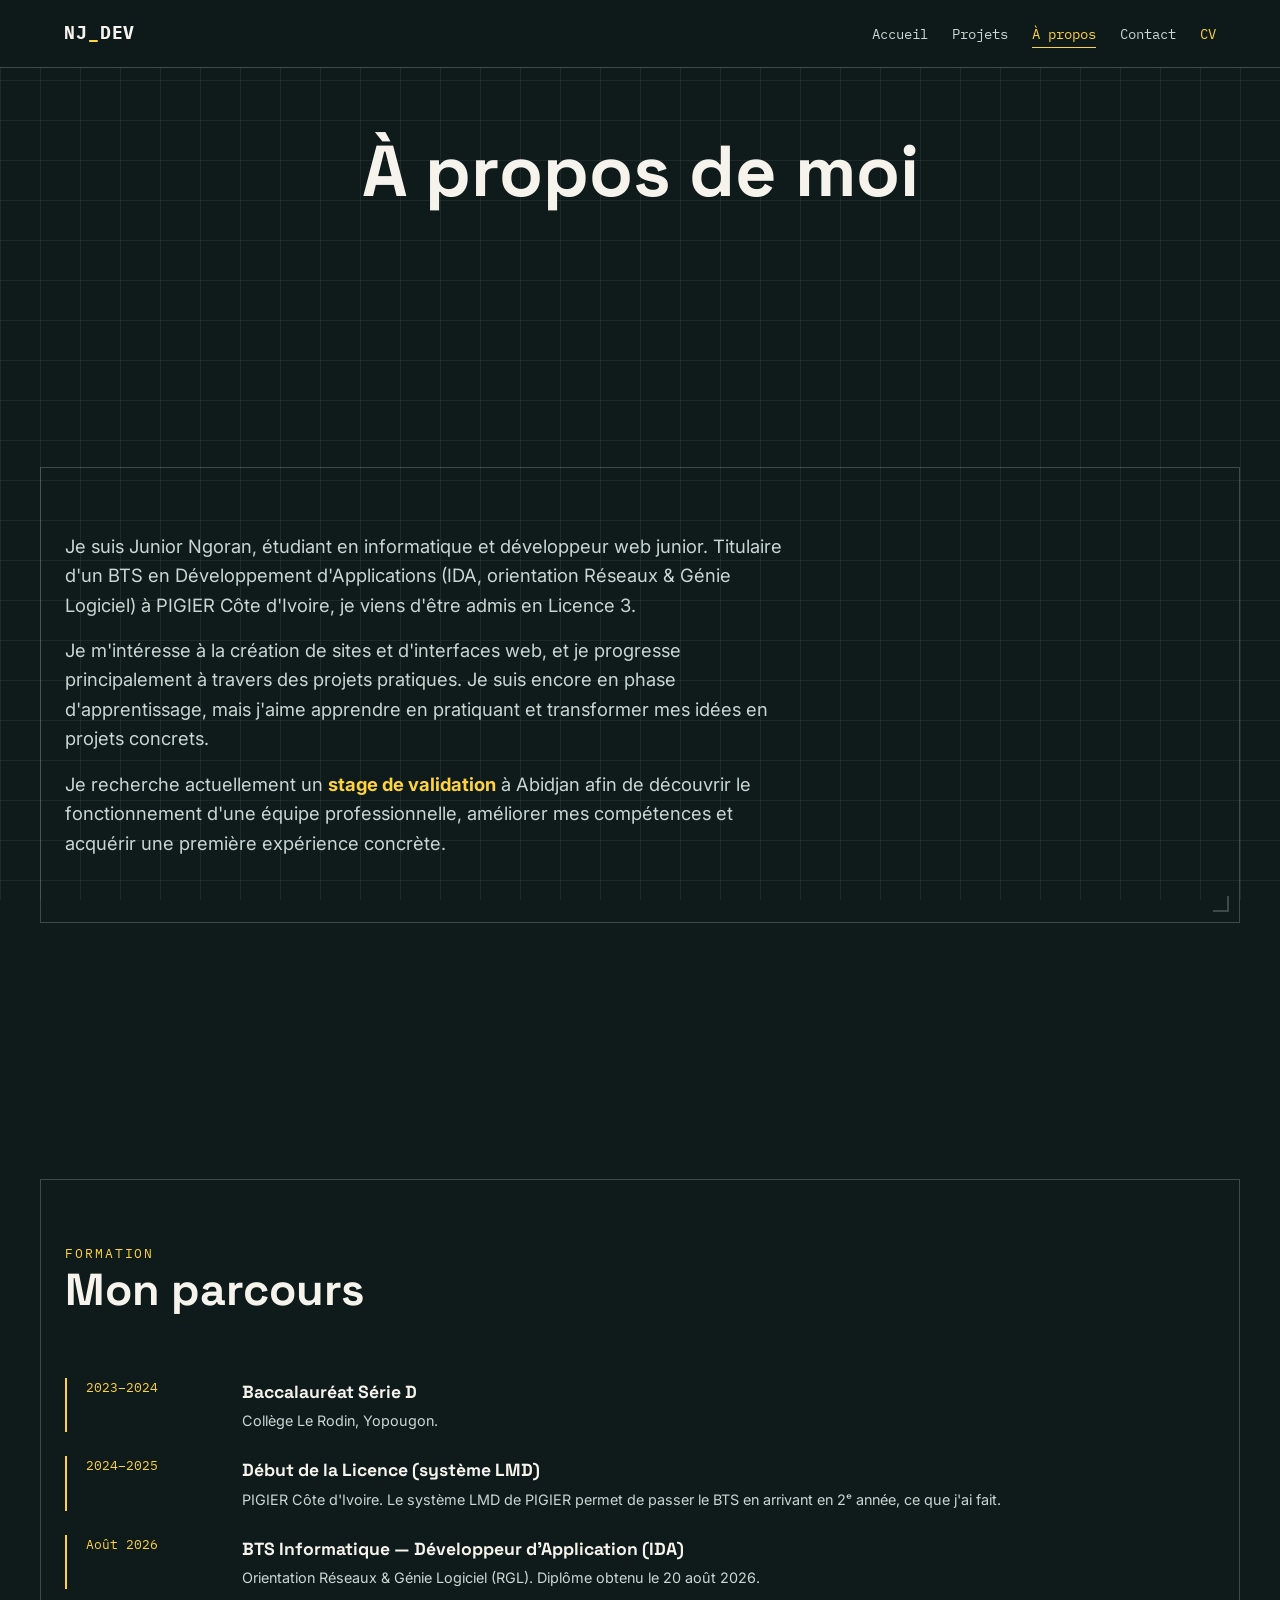
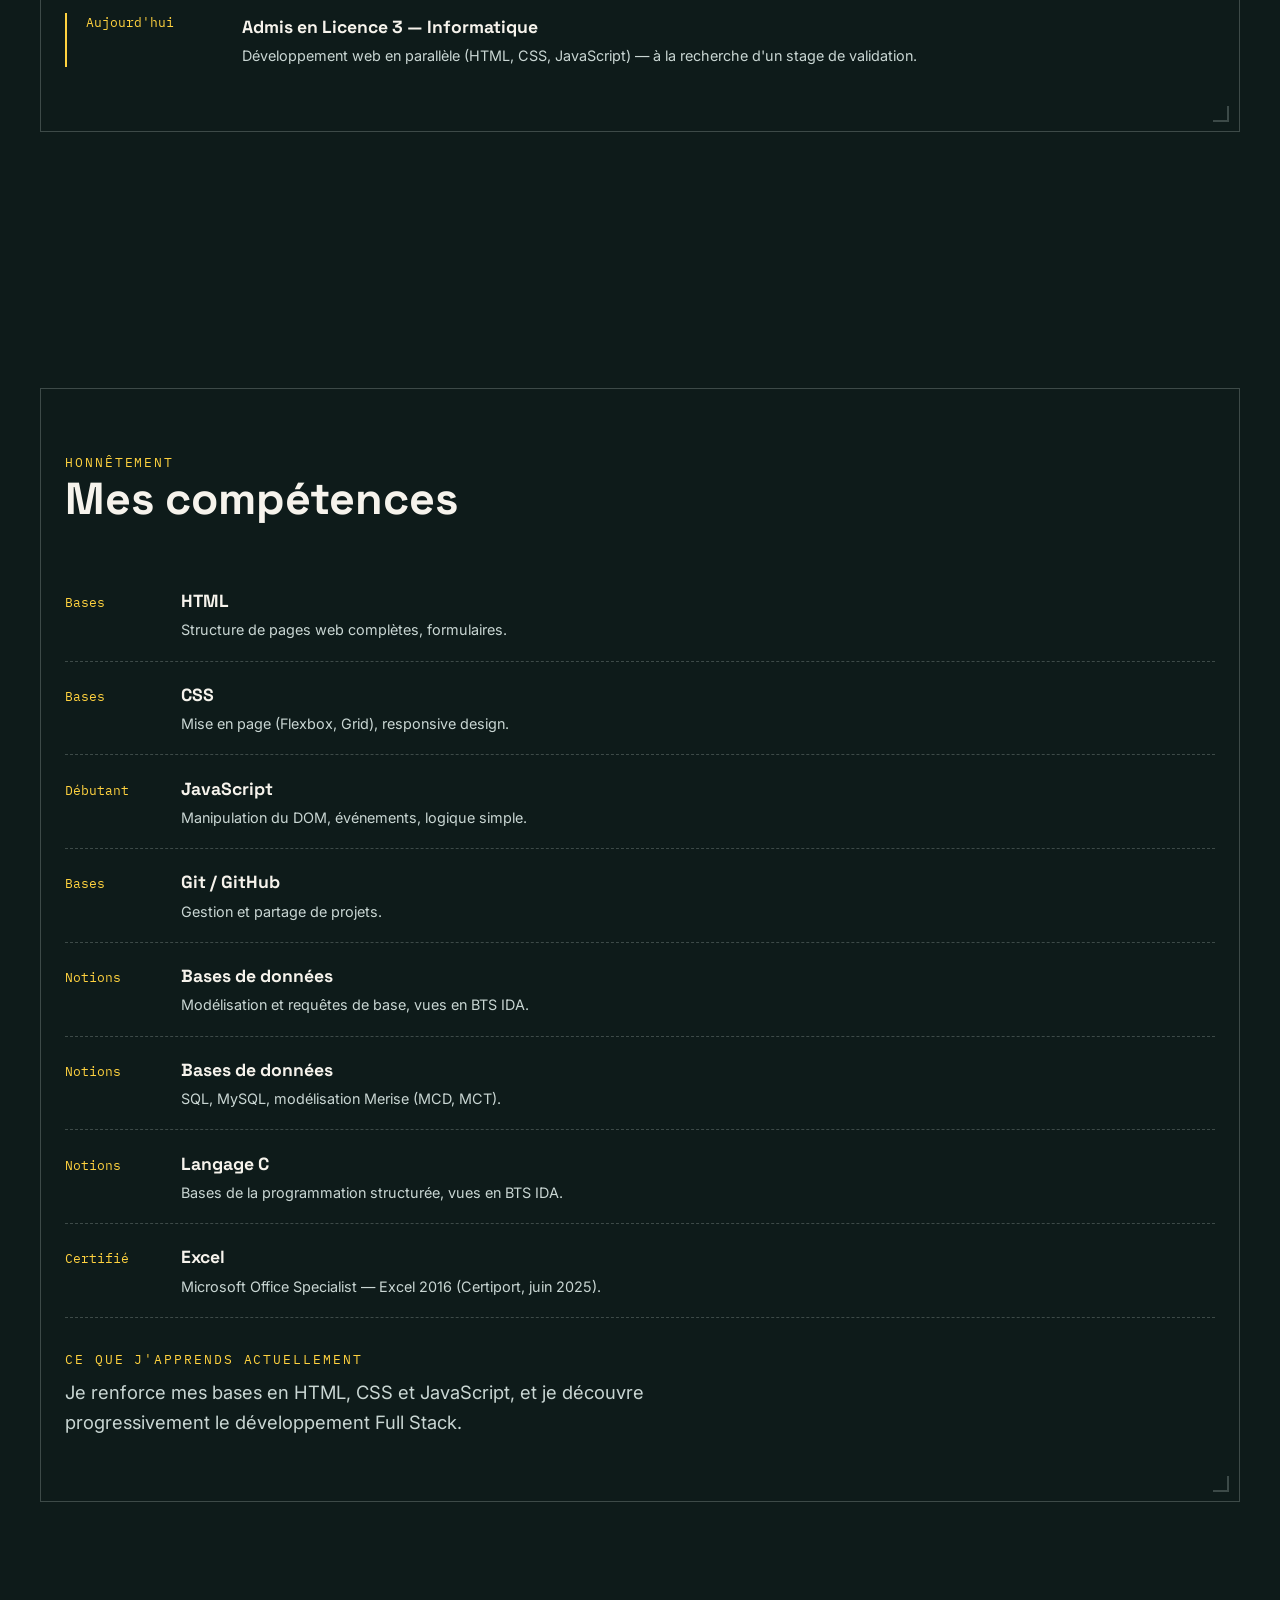
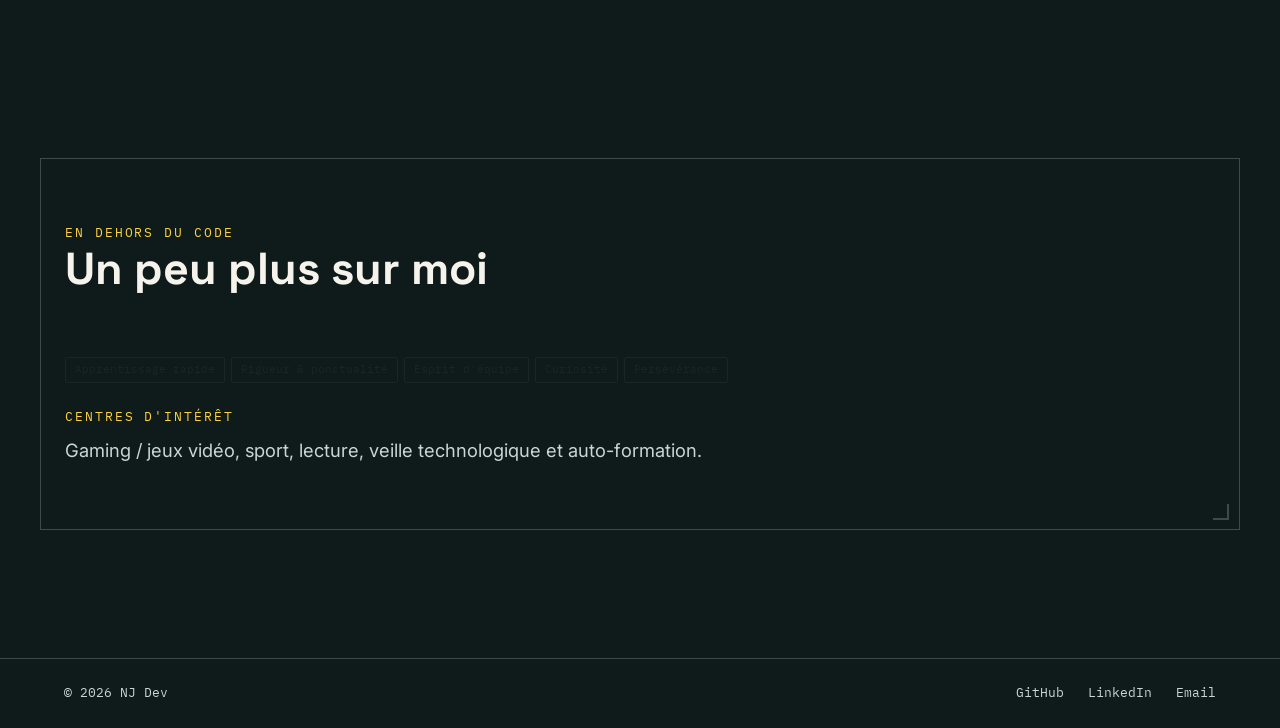
==== apropos.html @ 9a87b4d7 "Premier envoi du Portfolio" ====
<!DOCTYPE html>
<html lang="fr">
<head>
  <meta charset="UTF-8">
  <meta name="viewport" content="width=device-width, initial-scale=1.0">
  <title>À propos — NJ Dev</title>
  <meta name="description" content="Le parcours de Junior Ngoran (NJ Dev), étudiant en informatique, BTS IDA admis en Licence 3, à la recherche d'un stage de validation.">

  <link rel="preconnect" href="https://fonts.googleapis.com">
  <link href="https://fonts.googleapis.com/css2?family=Space+Grotesk:wght@500;700&family=Inter:wght@400;500;600&family=IBM+Plex+Mono:wght@400;500;700&display=swap" rel="stylesheet">

  <link rel="stylesheet" href="css/style.css">
  <style>
    .timeline { display: flex; flex-direction: column; gap: 1.5rem; margin-top: 1.5rem; }
    .timeline-item { display: grid; grid-template-columns: 140px 1fr; gap: 1rem; border-left: 2px solid var(--amber); padding-left: 1.2rem; }
    .timeline-tag { font-family: var(--font-mono); font-size: 0.8rem; color: var(--amber); }
    .timeline-body h4 { font-family: var(--font-display); color: var(--paper); font-size: 1.1rem; margin-bottom: 0.2rem; }
    .timeline-body p { font-size: 0.9rem; color: var(--ink-line); }
    @media (max-width: 640px) { .timeline-item { grid-template-columns: 1fr; } }
  </style>
</head>
<body>

  <div class="blueprint-grid" aria-hidden="true"></div>

  <!-- ===== NAVIGATION ===== -->
  <header class="navbar">
    <div class="container">
      <a href="index.html" class="logo">NJ<span>_</span>DEV</a>
      <nav>
        <ul class="nav-links" id="navLinks">
          <li><a href="index.html">Accueil</a></li>
          <li><a href="projets.html">Projets</a></li>
          <li><a href="apropos.html" aria-current="page">À propos</a></li>
          <li><a href="contact.html">Contact</a></li>
          <li><a href="documents/CV_NGoran_Junior_Charmel_Privat.pdf" target="_blank" rel="noopener" style="color: var(--amber);">CV</a></li>
        </ul>
      </nav>
      <button class="nav-toggle" id="navToggle" aria-label="Ouvrir le menu" aria-expanded="false">MENU</button>
    </div>
  </header>

  <!-- ===== EN-TÊTE ===== -->
  <section class="hero" style="min-height: 30vh;">
    <div class="container">
      <h1>À propos de moi</h1>
    </div>
  </section>

  <!-- ===== QUI JE SUIS ===== -->
  <section id="qui-je-suis">
    <div class="container panel">
      <p class="lede">
        Je suis Junior Ngoran, étudiant en informatique et développeur web
        junior. Titulaire d'un BTS en Développement d'Applications (IDA,
        orientation Réseaux &amp; Génie Logiciel) à PIGIER Côte d'Ivoire,
        je viens d'être admis en Licence 3.
      </p>
      <p class="lede" style="margin-top: 1rem;">
        Je m'intéresse à la création de sites et d'interfaces web, et je
        progresse principalement à travers des projets pratiques. Je suis
        encore en phase d'apprentissage, mais j'aime apprendre en
        pratiquant et transformer mes idées en projets concrets.
      </p>
      <p class="lede" style="margin-top: 1rem;">
        Je recherche actuellement un <strong style="color: var(--amber);">stage de validation</strong>
        à Abidjan afin de découvrir le fonctionnement d'une équipe
        professionnelle, améliorer mes compétences et acquérir une
        première expérience concrète.
      </p>
    </div>
  </section>

  <!-- ===== PARCOURS ===== -->
  <section id="parcours">
    <div class="container panel">
      <div class="section-head">
        <p class="eyebrow">Formation</p>
        <h2>Mon parcours</h2>
      </div>

      <div class="timeline">
        <div class="timeline-item">
          <span class="timeline-tag">2023–2024</span>
          <div class="timeline-body">
            <h4>Baccalauréat Série D</h4>
            <p>Collège Le Rodin, Yopougon.</p>
          </div>
        </div>
        <div class="timeline-item">
          <span class="timeline-tag">2024–2025</span>
          <div class="timeline-body">
            <h4>Début de la Licence (système LMD)</h4>
            <p>PIGIER Côte d'Ivoire. Le système LMD de PIGIER permet de passer le BTS en arrivant en 2ᵉ année, ce que j'ai fait.</p>
          </div>
        </div>
        <div class="timeline-item">
          <span class="timeline-tag">Août 2026</span>
          <div class="timeline-body">
            <h4>BTS Informatique — Développeur d'Application (IDA)</h4>
            <p>Orientation Réseaux &amp; Génie Logiciel (RGL). Diplôme obtenu le 20 août 2026.</p>
          </div>
        </div>
        <div class="timeline-item">
          <span class="timeline-tag">Aujourd'hui</span>
          <div class="timeline-body">
            <h4>Admis en Licence 3 — Informatique</h4>
            <p>Développement web en parallèle (HTML, CSS, JavaScript) — à la recherche d'un stage de validation.</p>
          </div>
        </div>
      </div>
    </div>
  </section>

  <!-- ===== COMPÉTENCES ===== -->
  <section id="competences">
    <div class="container panel">
      <div class="section-head">
        <p class="eyebrow">Honnêtement</p>
        <h2>Mes compétences</h2>
      </div>

      <div class="annotation-list">
        <div class="annotation">
          <span class="annotation-code">Bases</span>
          <div class="annotation-body">
            <h4>HTML</h4>
            <p>Structure de pages web complètes, formulaires.</p>
          </div>
        </div>
        <div class="annotation">
          <span class="annotation-code">Bases</span>
          <div class="annotation-body">
            <h4>CSS</h4>
            <p>Mise en page (Flexbox, Grid), responsive design.</p>
          </div>
        </div>
        <div class="annotation">
          <span class="annotation-code">Débutant</span>
          <div class="annotation-body">
            <h4>JavaScript</h4>
            <p>Manipulation du DOM, événements, logique simple.</p>
          </div>
        </div>
        <div class="annotation">
          <span class="annotation-code">Bases</span>
          <div class="annotation-body">
            <h4>Git / GitHub</h4>
            <p>Gestion et partage de projets.</p>
          </div>
        </div>
        <div class="annotation">
          <span class="annotation-code">Notions</span>
          <div class="annotation-body">
            <h4>Bases de données</h4>
            <p>Modélisation et requêtes de base, vues en BTS IDA.</p>
          </div>
        </div>
        <div class="annotation">
          <span class="annotation-code">Notions</span>
          <div class="annotation-body">
            <h4>Bases de données</h4>
            <p>SQL, MySQL, modélisation Merise (MCD, MCT).</p>
          </div>
        </div>
        <div class="annotation">
          <span class="annotation-code">Notions</span>
          <div class="annotation-body">
            <h4>Langage C</h4>
            <p>Bases de la programmation structurée, vues en BTS IDA.</p>
          </div>
        </div>
        <div class="annotation">
          <span class="annotation-code">Certifié</span>
          <div class="annotation-body">
            <h4>Excel</h4>
            <p>Microsoft Office Specialist — Excel 2016 (Certiport, juin 2025).</p>
          </div>
        </div>
      </div>

      <p class="eyebrow" style="margin-top: 2rem;">Ce que j'apprends actuellement</p>
      <p class="lede" style="margin-top: 0.5rem;">
        Je renforce mes bases en HTML, CSS et JavaScript, et je découvre
        progressivement le développement Full Stack.
      </p>
    </div>
  </section>

  <!-- ===== QUALITÉS & CENTRES D'INTÉRÊT ===== -->
  <section id="qualites">
    <div class="container panel">
      <div class="section-head">
        <p class="eyebrow">En dehors du code</p>
        <h2>Un peu plus sur moi</h2>
      </div>

      <div class="tag-row" style="margin-bottom: 1.5rem;">
        <span class="tag">Apprentissage rapide</span>
        <span class="tag">Rigueur &amp; ponctualité</span>
        <span class="tag">Esprit d'équipe</span>
        <span class="tag">Curiosité</span>
        <span class="tag">Persévérance</span>
      </div>

      <p class="eyebrow">Centres d'intérêt</p>
      <p class="lede" style="margin-top: 0.5rem;">
        Gaming / jeux vidéo, sport, lecture, veille technologique et auto-formation.
      </p>
    </div>
  </section>

  <!-- ===== FOOTER ===== -->
  <footer>
    <div class="container footer-row">
      <span>© 2026 NJ Dev</span>
      <div class="footer-links">
        <a href="https://github.com/njdev154" target="_blank" rel="noopener">GitHub</a>
        <a href="https://www.linkedin.com/in/junior-ngoran/" target="_blank" rel="noopener">LinkedIn</a>
        <a href="mailto:ngoranjunior154@gmail.com">Email</a>
      </div>
    </div>
  </footer>

  <script src="js/main.js"></script>
</body>
</html>
---- css/style.css ----
/* ============================================
   NJ DEV — PORTFOLIO
   Concept : "Chantier / Plan de construction"
   Un dev junior qui montre sa progression comme
   un carnet de chantier d'architecte.
   ============================================ */

/* ---- 1. VARIABLES (le système de design) ----
   Toutes les couleurs et tailles sont définies ici.
   Si tu veux changer une couleur plus tard,
   tu ne modifies QUE cette section. */
:root {
  /* Couleurs */
  --ink-dark: #0E1B1A;       /* fond principal, bleu-sapin très sombre */
  --ink-line: #C9D6D3;       /* lignes de grille, texte clair sur fond sombre */
  --ink-line-faint: #C9D6D340; /* même couleur mais transparente, pour la grille */
  --amber: #FFD23F;          /* accent principal — le "tampon" */
  --rust: #C1443C;           /* accent secondaire — annotations, jamais en masse */
  --paper: #F6F3EC;          /* surface claire pour les cartes */
  --paper-dim: #E8E3D6;      /* variante un peu plus foncée du papier */
  --ink-text: #1B2523;       /* texte sombre sur fond clair */

  /* Typographie */
  --font-display: 'Space Grotesk', sans-serif;
  --font-body: 'Inter', sans-serif;
  --font-mono: 'IBM Plex Mono', monospace;

  /* Espacements réutilisables */
  --gap-sm: 0.5rem;
  --gap-md: 1.5rem;
  --gap-lg: 4rem;
  --gap-xl: 8rem;

  /* Bordures */
  --radius: 2px; /* volontairement presque carré : ambiance "plan technique" */
}

/* ---- 2. RESET DE BASE ----
   Enlève les styles par défaut du navigateur
   pour repartir sur une base propre. */
* {
  margin: 0;
  padding: 0;
  box-sizing: border-box;
}

html {
  scroll-behavior: smooth;
}

body {
  background-color: var(--ink-dark);
  color: var(--ink-line);
  font-family: var(--font-body);
  line-height: 1.6;
  overflow-x: hidden;
}

/* Respect des préférences d'accessibilité :
   si l'utilisateur a désactivé les animations
   dans son système, on les coupe aussi ici. */
@media (prefers-reduced-motion: reduce) {
  * {
    animation-duration: 0.01ms !important;
    transition-duration: 0.01ms !important;
    scroll-behavior: auto !important;
  }
}

a {
  color: inherit;
  text-decoration: none;
}

img {
  max-width: 100%;
  display: block;
}

ul {
  list-style: none;
}

/* ---- 3. LA GRILLE "PAPIER CALQUE" ----
   Un fond en filigrane qui rappelle le papier
   millimétré d'un plan d'architecte. Appliqué
   en fond de <body> via un pseudo-élément fixe. */
.blueprint-grid {
  position: fixed;
  inset: 0;
  z-index: 0;
  pointer-events: none;
  background-image:
    linear-gradient(var(--ink-line-faint) 1px, transparent 1px),
    linear-gradient(90deg, var(--ink-line-faint) 1px, transparent 1px);
  background-size: 40px 40px;
  opacity: 0.35;
}

/* ---- 4. TYPOGRAPHIE GÉNÉRALE ---- */
h1, h2, h3 {
  font-family: var(--font-display);
  font-weight: 700;
  line-height: 1.1;
  color: var(--paper);
}

h1 {
  font-size: clamp(2.5rem, 6vw, 4.5rem);
}

h2 {
  font-size: clamp(1.8rem, 4vw, 2.8rem);
}

.eyebrow {
  font-family: var(--font-mono);
  font-size: 0.8rem;
  letter-spacing: 0.15em;
  text-transform: uppercase;
  color: var(--amber);
}

.lede {
  font-size: 1.15rem;
  color: var(--ink-line);
  max-width: 60ch;
}

/* ---- 5. CONTENEUR GÉNÉRAL ---- */
.container {
  max-width: 1200px;
  margin: 0 auto;
  padding: 0 1.5rem;
  position: relative;
  z-index: 1;
}

section {
  padding: var(--gap-xl) 0;
}

/* ---- 6. NAVIGATION ---- */
.navbar {
  position: sticky;
  top: 0;
  z-index: 100;
  background-color: rgba(14, 27, 26, 0.9);
  backdrop-filter: blur(6px);
  border-bottom: 1px solid var(--ink-line-faint);
}

.navbar .container {
  display: flex;
  align-items: center;
  justify-content: space-between;
  padding-top: 1.2rem;
  padding-bottom: 1.2rem;
}

.logo {
  font-family: var(--font-mono);
  font-weight: 700;
  font-size: 1.1rem;
  color: var(--paper);
  letter-spacing: 0.05em;
}

.logo span {
  color: var(--amber);
}

.nav-links {
  display: flex;
  gap: var(--gap-md);
  font-family: var(--font-mono);
  font-size: 0.9rem;
}

.nav-links a {
  position: relative;
  padding: 0.3rem 0;
  color: var(--ink-line);
  transition: color 0.2s ease;
}

.nav-links a::after {
  content: '';
  position: absolute;
  left: 0;
  bottom: 0;
  width: 0;
  height: 1px;
  background-color: var(--amber);
  transition: width 0.25s ease;
}

.nav-links a:hover,
.nav-links a[aria-current="page"] {
  color: var(--amber);
}

.nav-links a:hover::after,
.nav-links a[aria-current="page"]::after {
  width: 100%;
}

.nav-toggle {
  display: none;
  background: none;
  border: 1px solid var(--ink-line-faint);
  color: var(--paper);
  font-family: var(--font-mono);
  padding: 0.4rem 0.7rem;
  cursor: pointer;
}

/* ---- 7. LE "TAMPON" (élément signature) ----
   Un cachet façon tampon administratif/technique,
   légèrement tourné, utilisé sur le hero et ailleurs
   pour marquer le statut "en construction". */
.stamp {
  display: inline-flex;
  align-items: center;
  gap: 0.5rem;
  font-family: var(--font-mono);
  font-size: 0.75rem;
  letter-spacing: 0.1em;
  text-transform: uppercase;
  color: var(--amber);
  border: 2px solid var(--amber);
  padding: 0.4rem 0.9rem;
  transform: rotate(-3deg);
  border-radius: var(--radius);
}

.stamp::before {
  content: '●';
  font-size: 0.6rem;
}

/* ---- 8. PANNEAUX (cadres de section) ----
   Un simple encadré discret pour délimiter les sections,
   avec un petit coin décoratif — sans texte d'annotation. */
.panel {
  position: relative;
  border: 1px solid var(--ink-line-faint);
  padding: var(--gap-lg) var(--gap-md);
}

/* petit coin décoratif, discret, rappel de l'identité "technique" */
.panel::after {
  content: '';
  position: absolute;
  bottom: 0.6rem;
  right: 0.6rem;
  width: 14px;
  height: 14px;
  border-right: 2px solid var(--ink-line-faint);
  border-bottom: 2px solid var(--ink-line-faint);
}

/* ---- 9. HERO (page d'accueil) ---- */
.hero {
  min-height: 90vh;
  display: flex;
  align-items: center;
  padding-top: var(--gap-lg);
}

.hero-grid {
  display: grid;
  grid-template-columns: 1.3fr 1fr;
  gap: var(--gap-lg);
  align-items: center;
}

.hero-text .stamp {
  margin-bottom: var(--gap-md);
}

.hero-text h1 {
  margin: 1rem 0;
}

.hero-text h1 .accent {
  color: var(--amber);
}

.hero-actions {
  display: flex;
  gap: var(--gap-md);
  margin-top: var(--gap-md);
  flex-wrap: wrap;
}

/* ---- 10. BOUTONS ---- */
.btn {
  display: inline-flex;
  align-items: center;
  gap: 0.5rem;
  font-family: var(--font-mono);
  font-size: 0.85rem;
  letter-spacing: 0.05em;
  padding: 0.85rem 1.6rem;
  border: 1px solid var(--amber);
  transition: all 0.2s ease;
  cursor: pointer;
  border-radius: var(--radius);
}

.btn-primary {
  background-color: var(--amber);
  color: var(--ink-dark);
}

.btn-primary:hover {
  background-color: transparent;
  color: var(--amber);
}

.btn-secondary {
  background-color: transparent;
  color: var(--paper);
  border-color: var(--ink-line-faint);
}

.btn-secondary:hover {
  border-color: var(--amber);
  color: var(--amber);
}

/* ---- 11. PHOTO DANS UN CADRE "PLAN" ---- */
.hero-photo-frame {
  position: relative;
  aspect-ratio: 4 / 5;
  border: 1px solid var(--ink-line-faint);
  padding: 1rem;
}

.hero-photo-frame img {
  width: 100%;
  height: 100%;
  object-fit: cover;
  filter: grayscale(15%) contrast(1.05);
}

/* Label jargon retiré : le cadre parle de lui-même, pas besoin
   d'une annotation "PORTRAIT — ÉCH. 1:1" façon maquette. */
/* ---- 12. STATS RAPIDES (chiffres clés) ---- */
.stats-row {
  display: flex;
  gap: var(--gap-lg);
  margin-top: var(--gap-lg);
  flex-wrap: wrap;
}

.stat .stat-num {
  font-family: var(--font-display);
  font-size: 2.2rem;
  color: var(--amber);
  font-weight: 700;
}

.stat .stat-label {
  font-family: var(--font-mono);
  font-size: 0.75rem;
  color: var(--ink-line);
  text-transform: uppercase;
  letter-spacing: 0.08em;
}

/* ---- 13. CARTES PROJETS ---- */
.section-head {
  margin-bottom: var(--gap-lg);
}

.projects-grid {
  display: grid;
  grid-template-columns: repeat(2, 1fr);
  gap: var(--gap-md);
}

.project-card {
  background-color: var(--paper);
  color: var(--ink-text);
  border-radius: var(--radius);
  overflow: hidden;
  position: relative;
  display: flex;
  flex-direction: column;
  transition: transform 0.25s ease, box-shadow 0.25s ease;
}

.project-card:hover {
  transform: translateY(-6px);
  box-shadow: 0 20px 40px -20px rgba(0,0,0,0.5);
}

.project-thumb {
  aspect-ratio: 16 / 10;
  background: linear-gradient(135deg, var(--paper-dim), var(--paper));
  border-bottom: 1px solid var(--ink-dark);
  overflow: hidden;
}

.project-thumb img {
  width: 100%;
  height: 100%;
  object-fit: cover;
  object-position: top; /* montre le haut de la page (le plus parlant) plutôt que le centre */
}

.project-detail-embed {
  aspect-ratio: 16 / 9;
  background: linear-gradient(135deg, var(--paper-dim), var(--paper));
  border: 1px solid var(--ink-line-faint);
  margin-bottom: var(--gap-md);
  overflow: hidden;
}

.project-detail-embed img {
  width: 100%;
  height: 100%;
  object-fit: cover;
  object-position: top;
}

.project-body {
  padding: var(--gap-md);
  display: flex;
  flex-direction: column;
  gap: 0.7rem;
  flex-grow: 1;
}

.project-rev {
  font-family: var(--font-mono);
  font-size: 0.7rem;
  color: var(--rust);
  letter-spacing: 0.08em;
  text-transform: uppercase;
}

.project-body h3 {
  color: var(--ink-text);
  font-size: 1.4rem;
}

.project-body p {
  font-size: 0.95rem;
  color: #4A5250;
}

.tag-row {
  display: flex;
  gap: 0.4rem;
  flex-wrap: wrap;
  margin-top: 0.3rem;
}

.tag {
  font-family: var(--font-mono);
  font-size: 0.7rem;
  padding: 0.2rem 0.55rem;
  border: 1px solid var(--ink-text);
  border-radius: var(--radius);
  color: var(--ink-text);
}

.project-link {
  margin-top: auto;
  font-family: var(--font-mono);
  font-size: 0.85rem;
  color: var(--rust);
  padding-top: 0.6rem;
  display: inline-flex;
  align-items: center;
  gap: 0.4rem;
}

.project-link::after {
  content: '→';
  transition: transform 0.2s ease;
}

.project-card:hover .project-link::after {
  transform: translateX(4px);
}

/* ---- 14. ANNOTATIONS / LIGNES DE REPÈRE (skills) ---- */
.annotation-list {
  display: flex;
  flex-direction: column;
  gap: 1.2rem;
}

.annotation {
  display: grid;
  grid-template-columns: 100px 1fr;
  align-items: baseline;
  gap: 1rem;
  border-bottom: 1px dashed var(--ink-line-faint);
  padding-bottom: 1.2rem;
}

.annotation-code {
  font-family: var(--font-mono);
  font-size: 0.8rem;
  color: var(--amber);
}

.annotation-body h4 {
  font-family: var(--font-display);
  color: var(--paper);
  font-size: 1.1rem;
  margin-bottom: 0.2rem;
}

.annotation-body p {
  font-size: 0.9rem;
  color: var(--ink-line);
}

/* ---- 15. FOOTER ---- */
footer {
  border-top: 1px solid var(--ink-line-faint);
  padding: var(--gap-md) 0;
  font-family: var(--font-mono);
  font-size: 0.8rem;
}

.footer-row {
  display: flex;
  justify-content: space-between;
  align-items: center;
  flex-wrap: wrap;
  gap: 1rem;
}

.footer-links {
  display: flex;
  gap: var(--gap-md);
}

.footer-links a:hover {
  color: var(--amber);
}

/* ---- 16. RESPONSIVE (mobile) ---- */
@media (max-width: 860px) {
  .hero-grid {
    grid-template-columns: 1fr;
  }

  .hero-photo-frame {
    order: -1;
    max-width: 280px;
    margin: 0 auto;
  }

  .projects-grid {
    grid-template-columns: 1fr;
  }

  .nav-links {
    position: absolute;
    top: 100%;
    left: 0;
    right: 0;
    background-color: var(--ink-dark);
    flex-direction: column;
    padding: 1.5rem;
    border-bottom: 1px solid var(--ink-line-faint);
    display: none;
  }

  .nav-links.open {
    display: flex;
  }

  .nav-toggle {
    display: block;
  }

  .annotation {
    grid-template-columns: 1fr;
    gap: 0.3rem;
  }
}
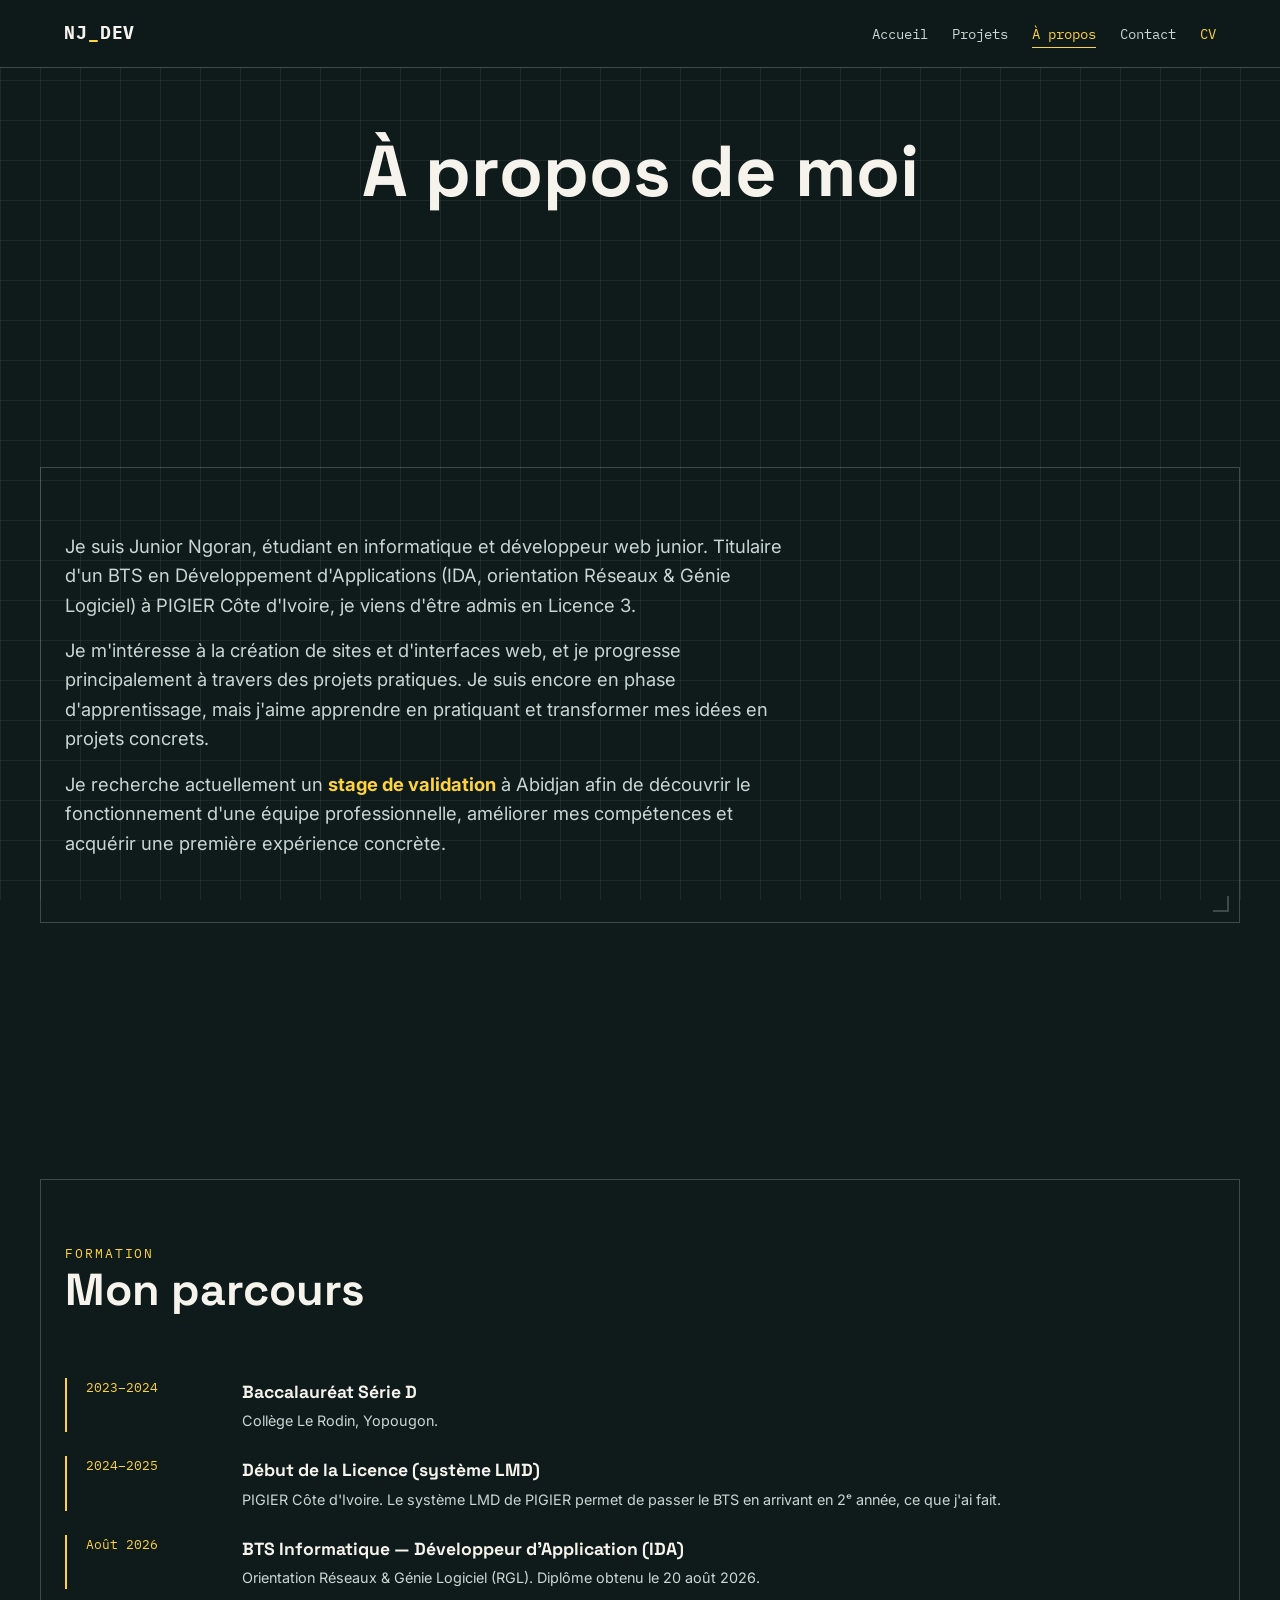
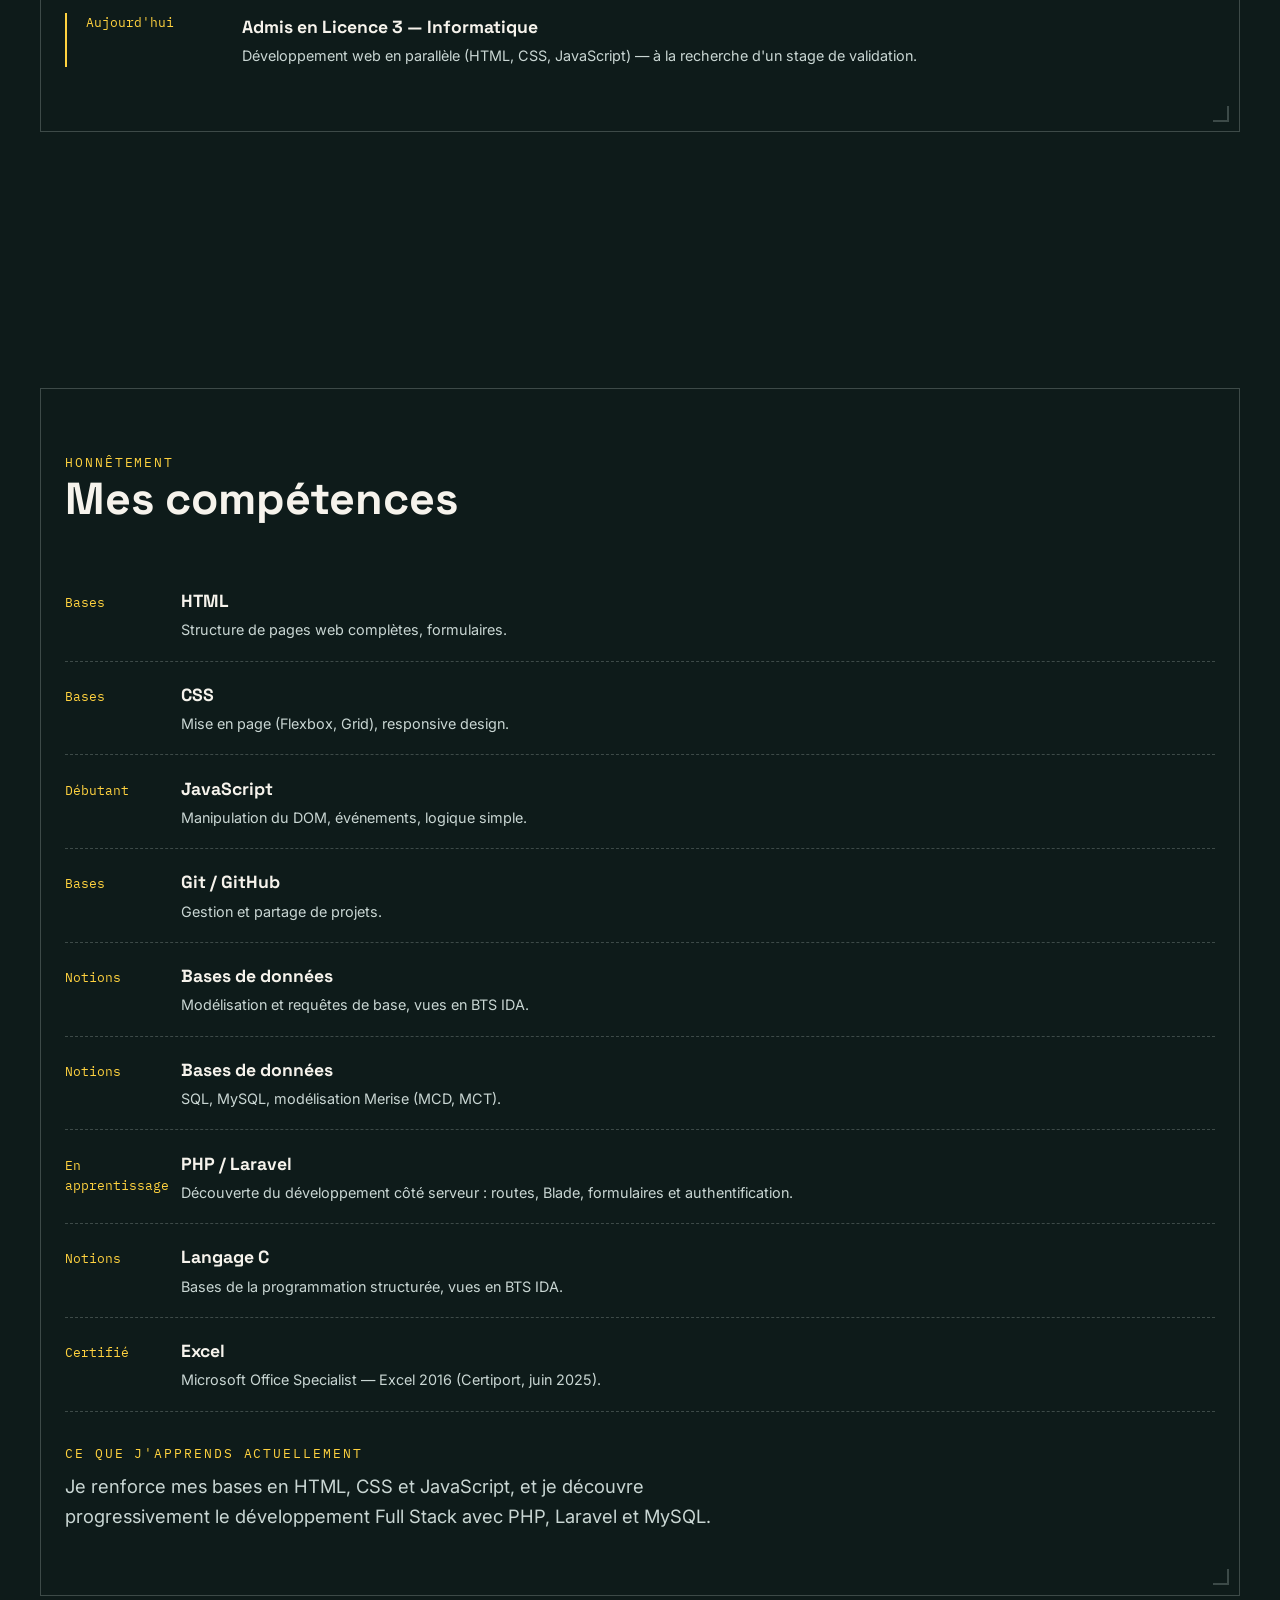
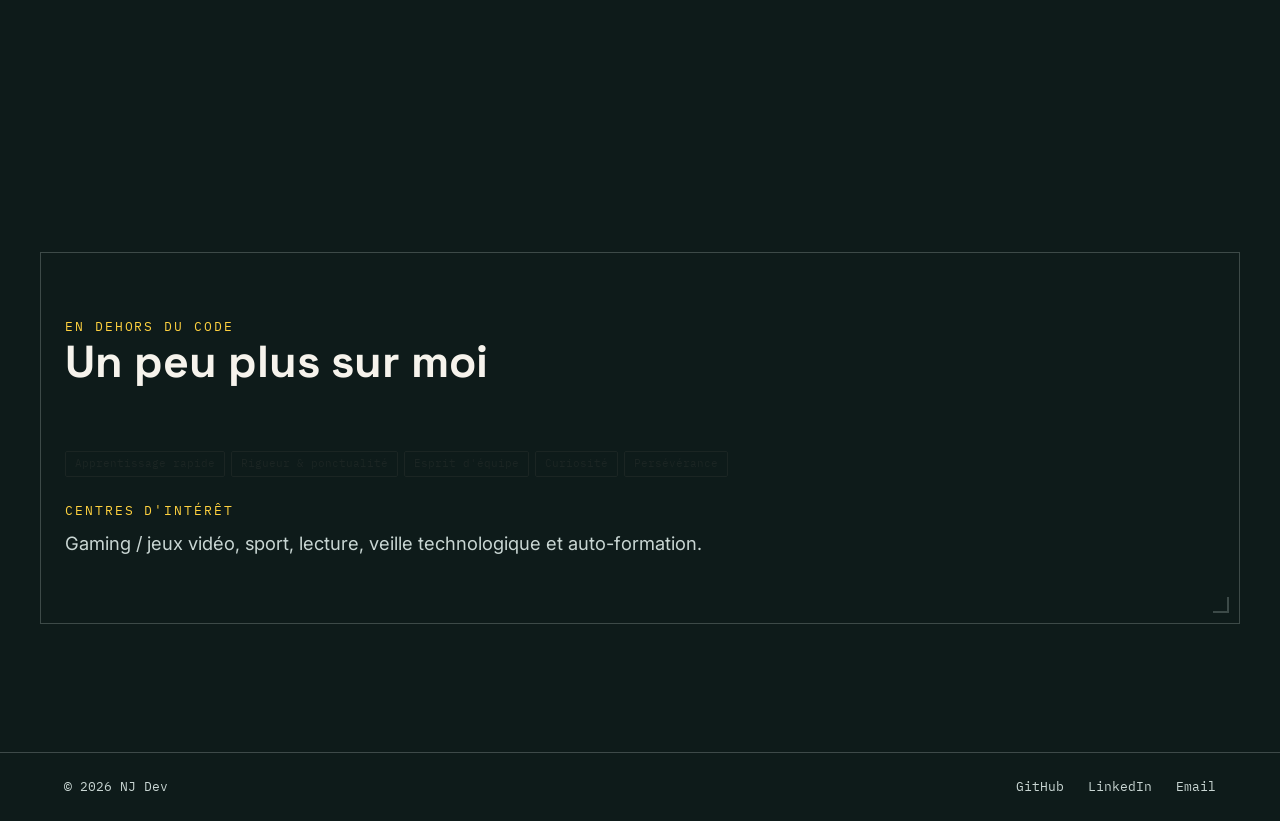
==== commit 93a9ec70: "Précise les compétences backend en apprentissage" ====
--- a/apropos.html
+++ b/apropos.html
@@ -1,227 +1,303 @@
-<!DOCTYPE html>
+<!doctype html>
 <html lang="fr">
-<head>
-  <meta charset="UTF-8">
-  <meta name="viewport" content="width=device-width, initial-scale=1.0">
-  <title>À propos — NJ Dev</title>
-  <meta name="description" content="Le parcours de Junior Ngoran (NJ Dev), étudiant en informatique, BTS IDA admis en Licence 3, à la recherche d'un stage de validation.">
-
-  <link rel="preconnect" href="https://fonts.googleapis.com">
-  <link href="https://fonts.googleapis.com/css2?family=Space+Grotesk:wght@500;700&family=Inter:wght@400;500;600&family=IBM+Plex+Mono:wght@400;500;700&display=swap" rel="stylesheet">
-
-  <link rel="stylesheet" href="css/style.css">
-  <style>
-    .timeline { display: flex; flex-direction: column; gap: 1.5rem; margin-top: 1.5rem; }
-    .timeline-item { display: grid; grid-template-columns: 140px 1fr; gap: 1rem; border-left: 2px solid var(--amber); padding-left: 1.2rem; }
-    .timeline-tag { font-family: var(--font-mono); font-size: 0.8rem; color: var(--amber); }
-    .timeline-body h4 { font-family: var(--font-display); color: var(--paper); font-size: 1.1rem; margin-bottom: 0.2rem; }
-    .timeline-body p { font-size: 0.9rem; color: var(--ink-line); }
-    @media (max-width: 640px) { .timeline-item { grid-template-columns: 1fr; } }
-  </style>
-</head>
-<body>
-
-  <div class="blueprint-grid" aria-hidden="true"></div>
-
-  <!-- ===== NAVIGATION ===== -->
-  <header class="navbar">
-    <div class="container">
-      <a href="index.html" class="logo">NJ<span>_</span>DEV</a>
-      <nav>
-        <ul class="nav-links" id="navLinks">
-          <li><a href="index.html">Accueil</a></li>
-          <li><a href="projets.html">Projets</a></li>
-          <li><a href="apropos.html" aria-current="page">À propos</a></li>
-          <li><a href="contact.html">Contact</a></li>
-          <li><a href="documents/CV_NGoran_Junior_Charmel_Privat.pdf" target="_blank" rel="noopener" style="color: var(--amber);">CV</a></li>
-        </ul>
-      </nav>
-      <button class="nav-toggle" id="navToggle" aria-label="Ouvrir le menu" aria-expanded="false">MENU</button>
-    </div>
-  </header>
-
-  <!-- ===== EN-TÊTE ===== -->
-  <section class="hero" style="min-height: 30vh;">
-    <div class="container">
-      <h1>À propos de moi</h1>
-    </div>
-  </section>
-
-  <!-- ===== QUI JE SUIS ===== -->
-  <section id="qui-je-suis">
-    <div class="container panel">
-      <p class="lede">
-        Je suis Junior Ngoran, étudiant en informatique et développeur web
-        junior. Titulaire d'un BTS en Développement d'Applications (IDA,
-        orientation Réseaux &amp; Génie Logiciel) à PIGIER Côte d'Ivoire,
-        je viens d'être admis en Licence 3.
-      </p>
-      <p class="lede" style="margin-top: 1rem;">
-        Je m'intéresse à la création de sites et d'interfaces web, et je
-        progresse principalement à travers des projets pratiques. Je suis
-        encore en phase d'apprentissage, mais j'aime apprendre en
-        pratiquant et transformer mes idées en projets concrets.
-      </p>
-      <p class="lede" style="margin-top: 1rem;">
-        Je recherche actuellement un <strong style="color: var(--amber);">stage de validation</strong>
-        à Abidjan afin de découvrir le fonctionnement d'une équipe
-        professionnelle, améliorer mes compétences et acquérir une
-        première expérience concrète.
-      </p>
-    </div>
-  </section>
-
-  <!-- ===== PARCOURS ===== -->
-  <section id="parcours">
-    <div class="container panel">
-      <div class="section-head">
-        <p class="eyebrow">Formation</p>
-        <h2>Mon parcours</h2>
-      </div>
-
-      <div class="timeline">
-        <div class="timeline-item">
-          <span class="timeline-tag">2023–2024</span>
-          <div class="timeline-body">
-            <h4>Baccalauréat Série D</h4>
-            <p>Collège Le Rodin, Yopougon.</p>
-          </div>
-        </div>
-        <div class="timeline-item">
-          <span class="timeline-tag">2024–2025</span>
-          <div class="timeline-body">
-            <h4>Début de la Licence (système LMD)</h4>
-            <p>PIGIER Côte d'Ivoire. Le système LMD de PIGIER permet de passer le BTS en arrivant en 2ᵉ année, ce que j'ai fait.</p>
-          </div>
-        </div>
-        <div class="timeline-item">
-          <span class="timeline-tag">Août 2026</span>
-          <div class="timeline-body">
-            <h4>BTS Informatique — Développeur d'Application (IDA)</h4>
-            <p>Orientation Réseaux &amp; Génie Logiciel (RGL). Diplôme obtenu le 20 août 2026.</p>
-          </div>
-        </div>
-        <div class="timeline-item">
-          <span class="timeline-tag">Aujourd'hui</span>
-          <div class="timeline-body">
-            <h4>Admis en Licence 3 — Informatique</h4>
-            <p>Développement web en parallèle (HTML, CSS, JavaScript) — à la recherche d'un stage de validation.</p>
-          </div>
-        </div>
-      </div>
-    </div>
-  </section>
-
-  <!-- ===== COMPÉTENCES ===== -->
-  <section id="competences">
-    <div class="container panel">
-      <div class="section-head">
-        <p class="eyebrow">Honnêtement</p>
-        <h2>Mes compétences</h2>
-      </div>
-
-      <div class="annotation-list">
-        <div class="annotation">
-          <span class="annotation-code">Bases</span>
-          <div class="annotation-body">
-            <h4>HTML</h4>
-            <p>Structure de pages web complètes, formulaires.</p>
-          </div>
-        </div>
-        <div class="annotation">
-          <span class="annotation-code">Bases</span>
-          <div class="annotation-body">
-            <h4>CSS</h4>
-            <p>Mise en page (Flexbox, Grid), responsive design.</p>
-          </div>
-        </div>
-        <div class="annotation">
-          <span class="annotation-code">Débutant</span>
-          <div class="annotation-body">
-            <h4>JavaScript</h4>
-            <p>Manipulation du DOM, événements, logique simple.</p>
-          </div>
-        </div>
-        <div class="annotation">
-          <span class="annotation-code">Bases</span>
-          <div class="annotation-body">
-            <h4>Git / GitHub</h4>
-            <p>Gestion et partage de projets.</p>
-          </div>
-        </div>
-        <div class="annotation">
-          <span class="annotation-code">Notions</span>
-          <div class="annotation-body">
-            <h4>Bases de données</h4>
-            <p>Modélisation et requêtes de base, vues en BTS IDA.</p>
-          </div>
-        </div>
-        <div class="annotation">
-          <span class="annotation-code">Notions</span>
-          <div class="annotation-body">
-            <h4>Bases de données</h4>
-            <p>SQL, MySQL, modélisation Merise (MCD, MCT).</p>
-          </div>
-        </div>
-        <div class="annotation">
-          <span class="annotation-code">Notions</span>
-          <div class="annotation-body">
-            <h4>Langage C</h4>
-            <p>Bases de la programmation structurée, vues en BTS IDA.</p>
-          </div>
-        </div>
-        <div class="annotation">
-          <span class="annotation-code">Certifié</span>
-          <div class="annotation-body">
-            <h4>Excel</h4>
-            <p>Microsoft Office Specialist — Excel 2016 (Certiport, juin 2025).</p>
-          </div>
-        </div>
-      </div>
-
-      <p class="eyebrow" style="margin-top: 2rem;">Ce que j'apprends actuellement</p>
-      <p class="lede" style="margin-top: 0.5rem;">
-        Je renforce mes bases en HTML, CSS et JavaScript, et je découvre
-        progressivement le développement Full Stack.
-      </p>
-    </div>
-  </section>
-
-  <!-- ===== QUALITÉS & CENTRES D'INTÉRÊT ===== -->
-  <section id="qualites">
-    <div class="container panel">
-      <div class="section-head">
-        <p class="eyebrow">En dehors du code</p>
-        <h2>Un peu plus sur moi</h2>
-      </div>
-
-      <div class="tag-row" style="margin-bottom: 1.5rem;">
-        <span class="tag">Apprentissage rapide</span>
-        <span class="tag">Rigueur &amp; ponctualité</span>
-        <span class="tag">Esprit d'équipe</span>
-        <span class="tag">Curiosité</span>
-        <span class="tag">Persévérance</span>
-      </div>
-
-      <p class="eyebrow">Centres d'intérêt</p>
-      <p class="lede" style="margin-top: 0.5rem;">
-        Gaming / jeux vidéo, sport, lecture, veille technologique et auto-formation.
-      </p>
-    </div>
-  </section>
-
-  <!-- ===== FOOTER ===== -->
-  <footer>
-    <div class="container footer-row">
-      <span>© 2026 NJ Dev</span>
-      <div class="footer-links">
-        <a href="https://github.com/njdev154" target="_blank" rel="noopener">GitHub</a>
-        <a href="https://www.linkedin.com/in/junior-ngoran/" target="_blank" rel="noopener">LinkedIn</a>
-        <a href="mailto:ngoranjunior154@gmail.com">Email</a>
-      </div>
-    </div>
-  </footer>
-
-  <script src="js/main.js"></script>
-</body>
+  <head>
+    <meta charset="UTF-8" />
+    <meta name="viewport" content="width=device-width, initial-scale=1.0" />
+    <title>À propos — NJ Dev</title>
+    <meta
+      name="description"
+      content="Le parcours de Junior Ngoran (NJ Dev), étudiant en informatique, BTS IDA admis en Licence 3, à la recherche d'un stage de validation."
+    />
+
+    <link rel="preconnect" href="https://fonts.googleapis.com" />
+    <link
+      href="https://fonts.googleapis.com/css2?family=Space+Grotesk:wght@500;700&family=Inter:wght@400;500;600&family=IBM+Plex+Mono:wght@400;500;700&display=swap"
+      rel="stylesheet"
+    />
+
+    <link rel="stylesheet" href="css/style.css" />
+    <style>
+      .timeline {
+        display: flex;
+        flex-direction: column;
+        gap: 1.5rem;
+        margin-top: 1.5rem;
+      }
+      .timeline-item {
+        display: grid;
+        grid-template-columns: 140px 1fr;
+        gap: 1rem;
+        border-left: 2px solid var(--amber);
+        padding-left: 1.2rem;
+      }
+      .timeline-tag {
+        font-family: var(--font-mono);
+        font-size: 0.8rem;
+        color: var(--amber);
+      }
+      .timeline-body h4 {
+        font-family: var(--font-display);
+        color: var(--paper);
+        font-size: 1.1rem;
+        margin-bottom: 0.2rem;
+      }
+      .timeline-body p {
+        font-size: 0.9rem;
+        color: var(--ink-line);
+      }
+      @media (max-width: 640px) {
+        .timeline-item {
+          grid-template-columns: 1fr;
+        }
+      }
+    </style>
+  </head>
+  <body>
+    <div class="blueprint-grid" aria-hidden="true"></div>
+
+    <!-- ===== NAVIGATION ===== -->
+    <header class="navbar">
+      <div class="container">
+        <a href="index.html" class="logo">NJ<span>_</span>DEV</a>
+        <nav>
+          <ul class="nav-links" id="navLinks">
+            <li><a href="index.html">Accueil</a></li>
+            <li><a href="projets.html">Projets</a></li>
+            <li><a href="apropos.html" aria-current="page">À propos</a></li>
+            <li><a href="contact.html">Contact</a></li>
+            <li>
+              <a
+                href="documents/CV_NGoran_Junior_Charmel_Privat.pdf"
+                target="_blank"
+                rel="noopener"
+                style="color: var(--amber)"
+                >CV</a
+              >
+            </li>
+          </ul>
+        </nav>
+        <button
+          class="nav-toggle"
+          id="navToggle"
+          aria-label="Ouvrir le menu"
+          aria-expanded="false"
+        >
+          MENU
+        </button>
+      </div>
+    </header>
+
+    <!-- ===== EN-TÊTE ===== -->
+    <section class="hero" style="min-height: 30vh">
+      <div class="container">
+        <h1>À propos de moi</h1>
+      </div>
+    </section>
+
+    <!-- ===== QUI JE SUIS ===== -->
+    <section id="qui-je-suis">
+      <div class="container panel">
+        <p class="lede">
+          Je suis Junior Ngoran, étudiant en informatique et développeur web
+          junior. Titulaire d'un BTS en Développement d'Applications (IDA,
+          orientation Réseaux &amp; Génie Logiciel) à PIGIER Côte d'Ivoire, je
+          viens d'être admis en Licence 3.
+        </p>
+        <p class="lede" style="margin-top: 1rem">
+          Je m'intéresse à la création de sites et d'interfaces web, et je
+          progresse principalement à travers des projets pratiques. Je suis
+          encore en phase d'apprentissage, mais j'aime apprendre en pratiquant
+          et transformer mes idées en projets concrets.
+        </p>
+        <p class="lede" style="margin-top: 1rem">
+          Je recherche actuellement un
+          <strong style="color: var(--amber)">stage de validation</strong>
+          à Abidjan afin de découvrir le fonctionnement d'une équipe
+          professionnelle, améliorer mes compétences et acquérir une première
+          expérience concrète.
+        </p>
+      </div>
+    </section>
+
+    <!-- ===== PARCOURS ===== -->
+    <section id="parcours">
+      <div class="container panel">
+        <div class="section-head">
+          <p class="eyebrow">Formation</p>
+          <h2>Mon parcours</h2>
+        </div>
+
+        <div class="timeline">
+          <div class="timeline-item">
+            <span class="timeline-tag">2023–2024</span>
+            <div class="timeline-body">
+              <h4>Baccalauréat Série D</h4>
+              <p>Collège Le Rodin, Yopougon.</p>
+            </div>
+          </div>
+          <div class="timeline-item">
+            <span class="timeline-tag">2024–2025</span>
+            <div class="timeline-body">
+              <h4>Début de la Licence (système LMD)</h4>
+              <p>
+                PIGIER Côte d'Ivoire. Le système LMD de PIGIER permet de passer
+                le BTS en arrivant en 2ᵉ année, ce que j'ai fait.
+              </p>
+            </div>
+          </div>
+          <div class="timeline-item">
+            <span class="timeline-tag">Août 2026</span>
+            <div class="timeline-body">
+              <h4>BTS Informatique — Développeur d'Application (IDA)</h4>
+              <p>
+                Orientation Réseaux &amp; Génie Logiciel (RGL). Diplôme obtenu
+                le 20 août 2026.
+              </p>
+            </div>
+          </div>
+          <div class="timeline-item">
+            <span class="timeline-tag">Aujourd'hui</span>
+            <div class="timeline-body">
+              <h4>Admis en Licence 3 — Informatique</h4>
+              <p>
+                Développement web en parallèle (HTML, CSS, JavaScript) — à la
+                recherche d'un stage de validation.
+              </p>
+            </div>
+          </div>
+        </div>
+      </div>
+    </section>
+
+    <!-- ===== COMPÉTENCES ===== -->
+    <section id="competences">
+      <div class="container panel">
+        <div class="section-head">
+          <p class="eyebrow">Honnêtement</p>
+          <h2>Mes compétences</h2>
+        </div>
+
+        <div class="annotation-list">
+          <div class="annotation">
+            <span class="annotation-code">Bases</span>
+            <div class="annotation-body">
+              <h4>HTML</h4>
+              <p>Structure de pages web complètes, formulaires.</p>
+            </div>
+          </div>
+          <div class="annotation">
+            <span class="annotation-code">Bases</span>
+            <div class="annotation-body">
+              <h4>CSS</h4>
+              <p>Mise en page (Flexbox, Grid), responsive design.</p>
+            </div>
+          </div>
+          <div class="annotation">
+            <span class="annotation-code">Débutant</span>
+            <div class="annotation-body">
+              <h4>JavaScript</h4>
+              <p>Manipulation du DOM, événements, logique simple.</p>
+            </div>
+          </div>
+          <div class="annotation">
+            <span class="annotation-code">Bases</span>
+            <div class="annotation-body">
+              <h4>Git / GitHub</h4>
+              <p>Gestion et partage de projets.</p>
+            </div>
+          </div>
+          <div class="annotation">
+            <span class="annotation-code">Notions</span>
+            <div class="annotation-body">
+              <h4>Bases de données</h4>
+              <p>Modélisation et requêtes de base, vues en BTS IDA.</p>
+            </div>
+          </div>
+          <div class="annotation">
+            <span class="annotation-code">Notions</span>
+            <div class="annotation-body">
+              <h4>Bases de données</h4>
+              <p>SQL, MySQL, modélisation Merise (MCD, MCT).</p>
+            </div>
+          </div>
+          <div class="annotation">
+            <span class="annotation-code">En apprentissage</span>
+            <div class="annotation-body">
+              <h4>PHP / Laravel</h4>
+              <p>Découverte du développement côté serveur : routes, Blade, formulaires et authentification.</p>
+            </div>
+          </div>
+          <div class="annotation">
+            <span class="annotation-code">Notions</span>
+            <div class="annotation-body">
+              <h4>Langage C</h4>
+              <p>Bases de la programmation structurée, vues en BTS IDA.</p>
+            </div>
+          </div>
+          <div class="annotation">
+            <span class="annotation-code">Certifié</span>
+            <div class="annotation-body">
+              <h4>Excel</h4>
+              <p>
+                Microsoft Office Specialist — Excel 2016 (Certiport, juin 2025).
+              </p>
+            </div>
+          </div>
+        </div>
+
+        <p class="eyebrow" style="margin-top: 2rem">
+          Ce que j'apprends actuellement
+        </p>
+        <p class="lede" style="margin-top: 0.5rem">
+          Je renforce mes bases en HTML, CSS et JavaScript, et je découvre
+          progressivement le développement Full Stack avec PHP, Laravel et MySQL.
+        </p>
+      </div>
+    </section>
+
+    <!-- ===== QUALITÉS & CENTRES D'INTÉRÊT ===== -->
+    <section id="qualites">
+      <div class="container panel">
+        <div class="section-head">
+          <p class="eyebrow">En dehors du code</p>
+          <h2>Un peu plus sur moi</h2>
+        </div>
+
+        <div class="tag-row" style="margin-bottom: 1.5rem">
+          <span class="tag">Apprentissage rapide</span>
+          <span class="tag">Rigueur &amp; ponctualité</span>
+          <span class="tag">Esprit d'équipe</span>
+          <span class="tag">Curiosité</span>
+          <span class="tag">Persévérance</span>
+        </div>
+
+        <p class="eyebrow">Centres d'intérêt</p>
+        <p class="lede" style="margin-top: 0.5rem">
+          Gaming / jeux vidéo, sport, lecture, veille technologique et
+          auto-formation.
+        </p>
+      </div>
+    </section>
+
+    <!-- ===== FOOTER ===== -->
+    <footer>
+      <div class="container footer-row">
+        <span>© 2026 NJ Dev</span>
+        <div class="footer-links">
+          <a href="https://github.com/njdev154" target="_blank" rel="noopener"
+            >GitHub</a
+          >
+          <a
+            href="https://www.linkedin.com/in/junior-ngoran/"
+            target="_blank"
+            rel="noopener"
+            >LinkedIn</a
+          >
+          <a href="mailto:ngoranjunior154@gmail.com">Email</a>
+        </div>
+      </div>
+    </footer>
+
+    <script src="js/main.js"></script>
+  </body>
 </html>
--- a/css/style.css
+++ b/css/style.css
@@ -11,19 +11,19 @@
    tu ne modifies QUE cette section. */
 :root {
   /* Couleurs */
-  --ink-dark: #0E1B1A;       /* fond principal, bleu-sapin très sombre */
-  --ink-line: #C9D6D3;       /* lignes de grille, texte clair sur fond sombre */
-  --ink-line-faint: #C9D6D340; /* même couleur mais transparente, pour la grille */
-  --amber: #FFD23F;          /* accent principal — le "tampon" */
-  --rust: #C1443C;           /* accent secondaire — annotations, jamais en masse */
-  --paper: #F6F3EC;          /* surface claire pour les cartes */
-  --paper-dim: #E8E3D6;      /* variante un peu plus foncée du papier */
-  --ink-text: #1B2523;       /* texte sombre sur fond clair */
+  --ink-dark: #0e1b1a; /* fond principal, bleu-sapin très sombre */
+  --ink-line: #c9d6d3; /* lignes de grille, texte clair sur fond sombre */
+  --ink-line-faint: #c9d6d340; /* même couleur mais transparente, pour la grille */
+  --amber: #ffd23f; /* accent principal — le "tampon" */
+  --rust: #c1443c; /* accent secondaire — annotations, jamais en masse */
+  --paper: #f6f3ec; /* surface claire pour les cartes */
+  --paper-dim: #e8e3d6; /* variante un peu plus foncée du papier */
+  --ink-text: #1b2523; /* texte sombre sur fond clair */
 
   /* Typographie */
-  --font-display: 'Space Grotesk', sans-serif;
-  --font-body: 'Inter', sans-serif;
-  --font-mono: 'IBM Plex Mono', monospace;
+  --font-display: "Space Grotesk", sans-serif;
+  --font-body: "Inter", sans-serif;
+  --font-mono: "IBM Plex Mono", monospace;
 
   /* Espacements réutilisables */
   --gap-sm: 0.5rem;
@@ -98,7 +98,9 @@
 }
 
 /* ---- 4. TYPOGRAPHIE GÉNÉRALE ---- */
-h1, h2, h3 {
+h1,
+h2,
+h3 {
   font-family: var(--font-display);
   font-weight: 700;
   line-height: 1.1;
@@ -185,7 +187,7 @@
 }
 
 .nav-links a::after {
-  content: '';
+  content: "";
   position: absolute;
   left: 0;
   bottom: 0;
@@ -235,7 +237,7 @@
 }
 
 .stamp::before {
-  content: '●';
+  content: "●";
   font-size: 0.6rem;
 }
 
@@ -250,7 +252,7 @@
 
 /* petit coin décoratif, discret, rappel de l'identité "technique" */
 .panel::after {
-  content: '';
+  content: "";
   position: absolute;
   bottom: 0.6rem;
   right: 0.6rem;
@@ -389,12 +391,14 @@
   position: relative;
   display: flex;
   flex-direction: column;
-  transition: transform 0.25s ease, box-shadow 0.25s ease;
+  transition:
+    transform 0.25s ease,
+    box-shadow 0.25s ease;
 }
 
 .project-card:hover {
   transform: translateY(-6px);
-  box-shadow: 0 20px 40px -20px rgba(0,0,0,0.5);
+  box-shadow: 0 20px 40px -20px rgba(0, 0, 0, 0.5);
 }
 
 .project-thumb {
@@ -426,6 +430,13 @@
   object-position: top;
 }
 
+/* Certaines captures sont volontairement plus larges que leur cadre. */
+.project-thumb img.project-shot-contain,
+.project-detail-embed img.project-shot-contain {
+  object-fit: contain;
+  background: var(--paper-dim);
+}
+
 .project-body {
   padding: var(--gap-md);
   display: flex;
@@ -449,7 +460,7 @@
 
 .project-body p {
   font-size: 0.95rem;
-  color: #4A5250;
+  color: #4a5250;
 }
 
 .tag-row {
@@ -480,7 +491,7 @@
 }
 
 .project-link::after {
-  content: '→';
+  content: "→";
   transition: transform 0.2s ease;
 }
 
@@ -547,7 +558,236 @@
   color: var(--amber);
 }
 
-/* ---- 16. RESPONSIVE (mobile) ---- */
+/* ---- 16. CLASSES RÉUTILISABLES (à la place des style="..." dans le HTML) ---- */
+.nav-cv {
+  color: var(--amber);
+}
+
+.hero-compact {
+  min-height: 30vh;
+}
+
+.lede-strong {
+  font-size: 1.3rem;
+  color: var(--paper);
+}
+
+.lede-follow {
+  margin-top: 1rem;
+}
+
+.lede-tight {
+  margin-top: 0.5rem;
+}
+
+.text-accent {
+  color: var(--amber);
+}
+
+.hero-tags {
+  margin-top: 1.2rem;
+}
+
+.tag-accent {
+  border-color: var(--amber);
+  color: var(--amber);
+}
+
+.tag-row-follow {
+  margin-top: 1rem;
+}
+
+.tag-row-block {
+  margin-bottom: 1.5rem;
+}
+
+.project-title {
+  margin-top: 0.5rem;
+}
+
+.actions-follow {
+  margin-top: 2rem;
+}
+
+.eyebrow-follow {
+  margin-top: 2rem;
+}
+
+.page-heading {
+  margin-top: 1rem;
+}
+
+.contact-heading {
+  margin: 0.8rem 0 1.5rem;
+}
+
+.btn-start {
+  justify-self: start;
+}
+
+/* ---- 17. LISTES "CE QUE J'AI APPRIS" (page projets) ---- */
+.learned-list {
+  margin-top: 1rem;
+  padding-left: 1.2rem;
+}
+
+.learned-list li {
+  margin-bottom: 0.4rem;
+  color: var(--ink-line);
+}
+
+.subhead {
+  font-family: var(--font-mono);
+  font-size: 0.75rem;
+  text-transform: uppercase;
+  letter-spacing: 0.08em;
+  color: var(--amber);
+  margin-top: 1.8rem;
+}
+
+/* ---- 18. TIMELINE (page à propos) ---- */
+.timeline {
+  display: flex;
+  flex-direction: column;
+  gap: 1.5rem;
+  margin-top: 1.5rem;
+}
+
+.timeline-item {
+  display: grid;
+  grid-template-columns: 140px 1fr;
+  gap: 1rem;
+  border-left: 2px solid var(--amber);
+  padding-left: 1.2rem;
+}
+
+.timeline-tag {
+  font-family: var(--font-mono);
+  font-size: 0.8rem;
+  color: var(--amber);
+}
+
+.timeline-body h4 {
+  font-family: var(--font-display);
+  color: var(--paper);
+  font-size: 1.1rem;
+  margin-bottom: 0.2rem;
+}
+
+.timeline-body p {
+  font-size: 0.9rem;
+  color: var(--ink-line);
+}
+
+/* ---- 19. FORMULAIRE DE CONTACT ---- */
+.form-grid {
+  display: grid;
+  gap: 1.2rem;
+  max-width: 560px;
+}
+
+.form-field {
+  display: flex;
+  flex-direction: column;
+  gap: 0.4rem;
+}
+
+.form-field label {
+  font-family: var(--font-mono);
+  font-size: 0.75rem;
+  letter-spacing: 0.08em;
+  text-transform: uppercase;
+  color: var(--amber);
+}
+
+.form-field input,
+.form-field textarea {
+  background-color: var(--paper);
+  color: var(--ink-text);
+  border: 1px solid var(--ink-line-faint);
+  padding: 0.8rem 1rem;
+  font-family: var(--font-body);
+  font-size: 0.95rem;
+  border-radius: var(--radius);
+}
+
+.form-field input:focus,
+.form-field textarea:focus {
+  outline: 2px solid var(--amber);
+  outline-offset: 2px;
+}
+
+.form-field textarea {
+  resize: vertical;
+  min-height: 130px;
+}
+
+.contact-grid {
+  display: grid;
+  grid-template-columns: 1fr 1fr;
+  gap: var(--gap-lg);
+}
+
+.contact-info-list {
+  display: flex;
+  flex-direction: column;
+  gap: 1.5rem;
+}
+
+.contact-info-list a {
+  font-family: var(--font-mono);
+  font-size: 1rem;
+  display: flex;
+  flex-direction: column;
+  gap: 0.2rem;
+}
+
+.contact-info-list a span.label {
+  font-size: 0.7rem;
+  color: var(--amber);
+  text-transform: uppercase;
+  letter-spacing: 0.08em;
+}
+
+.contact-info-list a:hover span.value {
+  color: var(--amber);
+}
+
+#formStatus {
+  font-family: var(--font-mono);
+  font-size: 0.85rem;
+  margin-top: 0.8rem;
+}
+
+/* ---- 20. BOUTON RETOUR EN HAUT ---- */
+.back-to-top {
+  position: fixed;
+  right: 1.4rem;
+  bottom: 1.4rem;
+  z-index: 90;
+  width: 2.6rem;
+  height: 2.6rem;
+  display: none;
+  align-items: center;
+  justify-content: center;
+  background-color: var(--amber);
+  color: var(--ink-dark);
+  border: none;
+  border-radius: var(--radius);
+  font-family: var(--font-mono);
+  font-size: 1.1rem;
+  cursor: pointer;
+}
+
+.back-to-top.is-visible {
+  display: flex;
+}
+
+.back-to-top:hover {
+  background-color: var(--paper);
+}
+
+/* ---- 21. RESPONSIVE (mobile) ---- */
 @media (max-width: 860px) {
   .hero-grid {
     grid-template-columns: 1fr;
@@ -587,4 +827,12 @@
     grid-template-columns: 1fr;
     gap: 0.3rem;
   }
-}
+
+  .contact-grid {
+    grid-template-columns: 1fr;
+  }
+
+  .timeline-item {
+    grid-template-columns: 1fr;
+  }
+}
